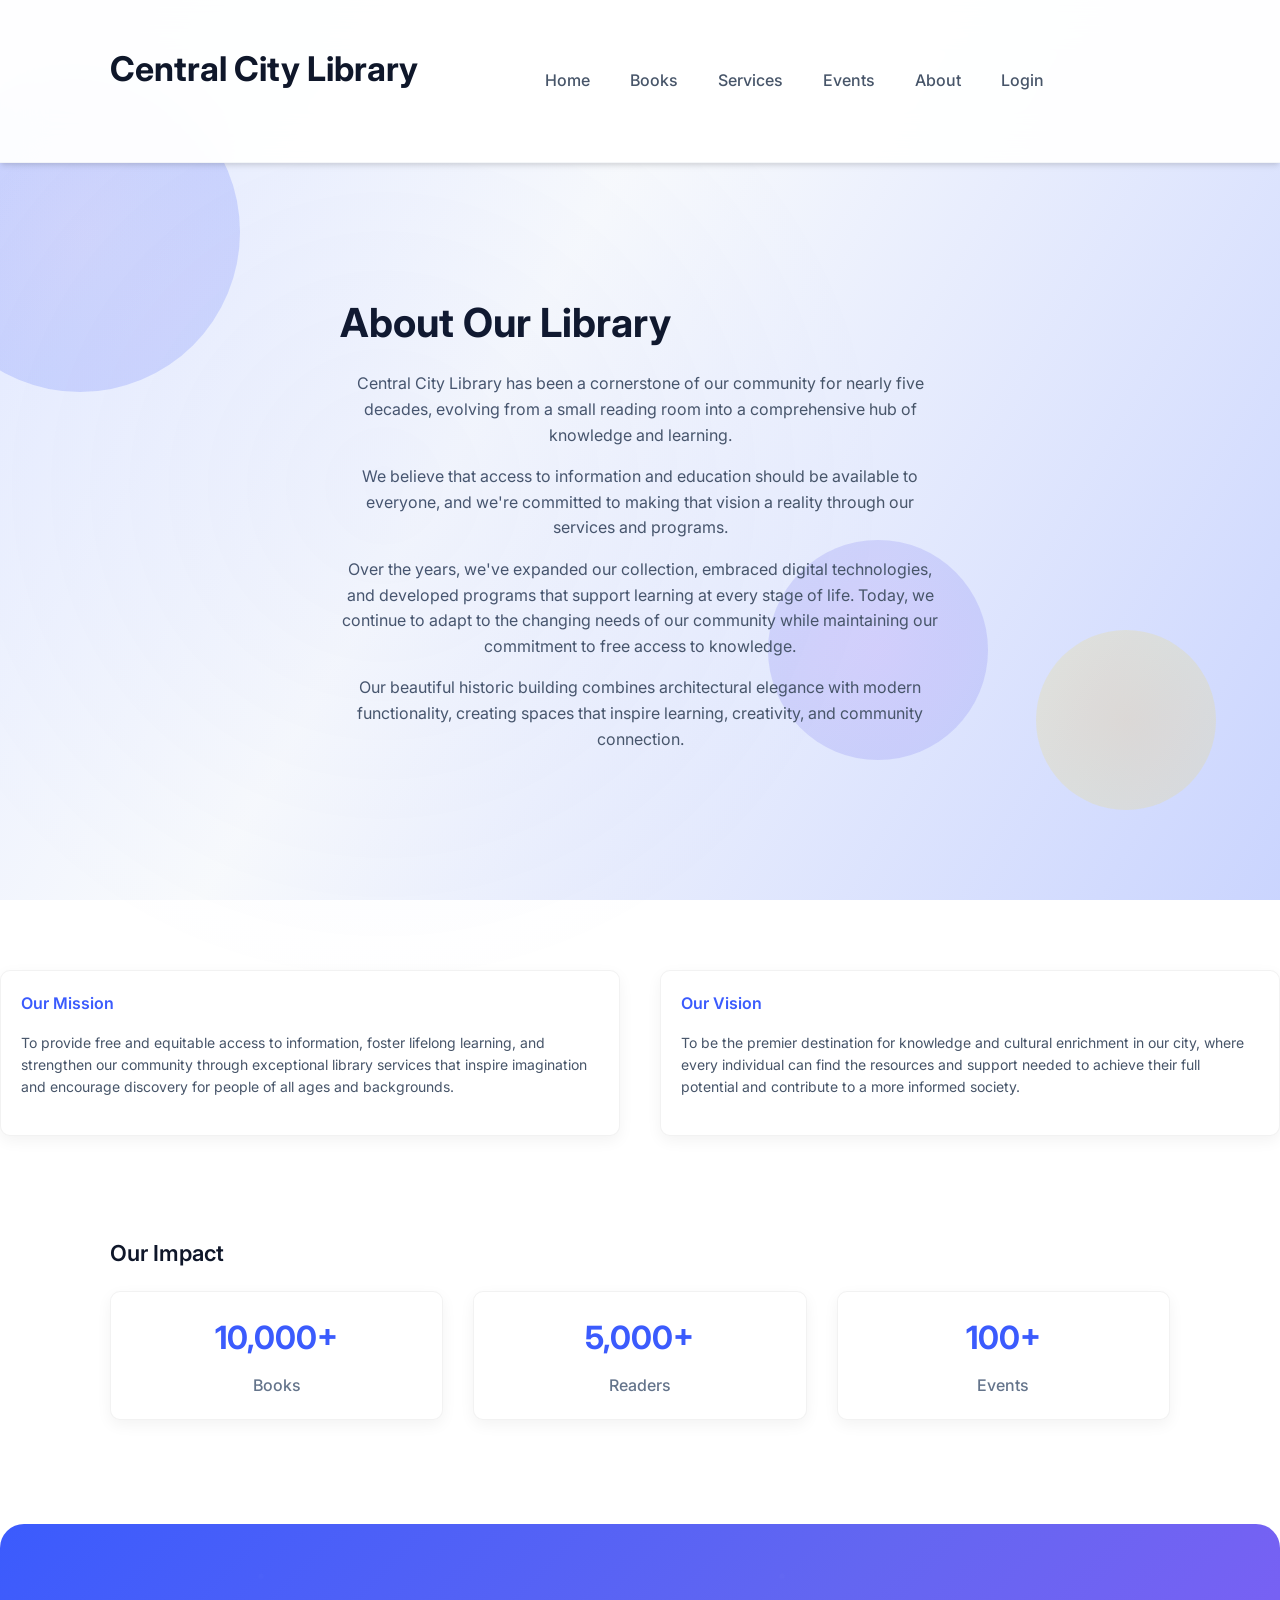
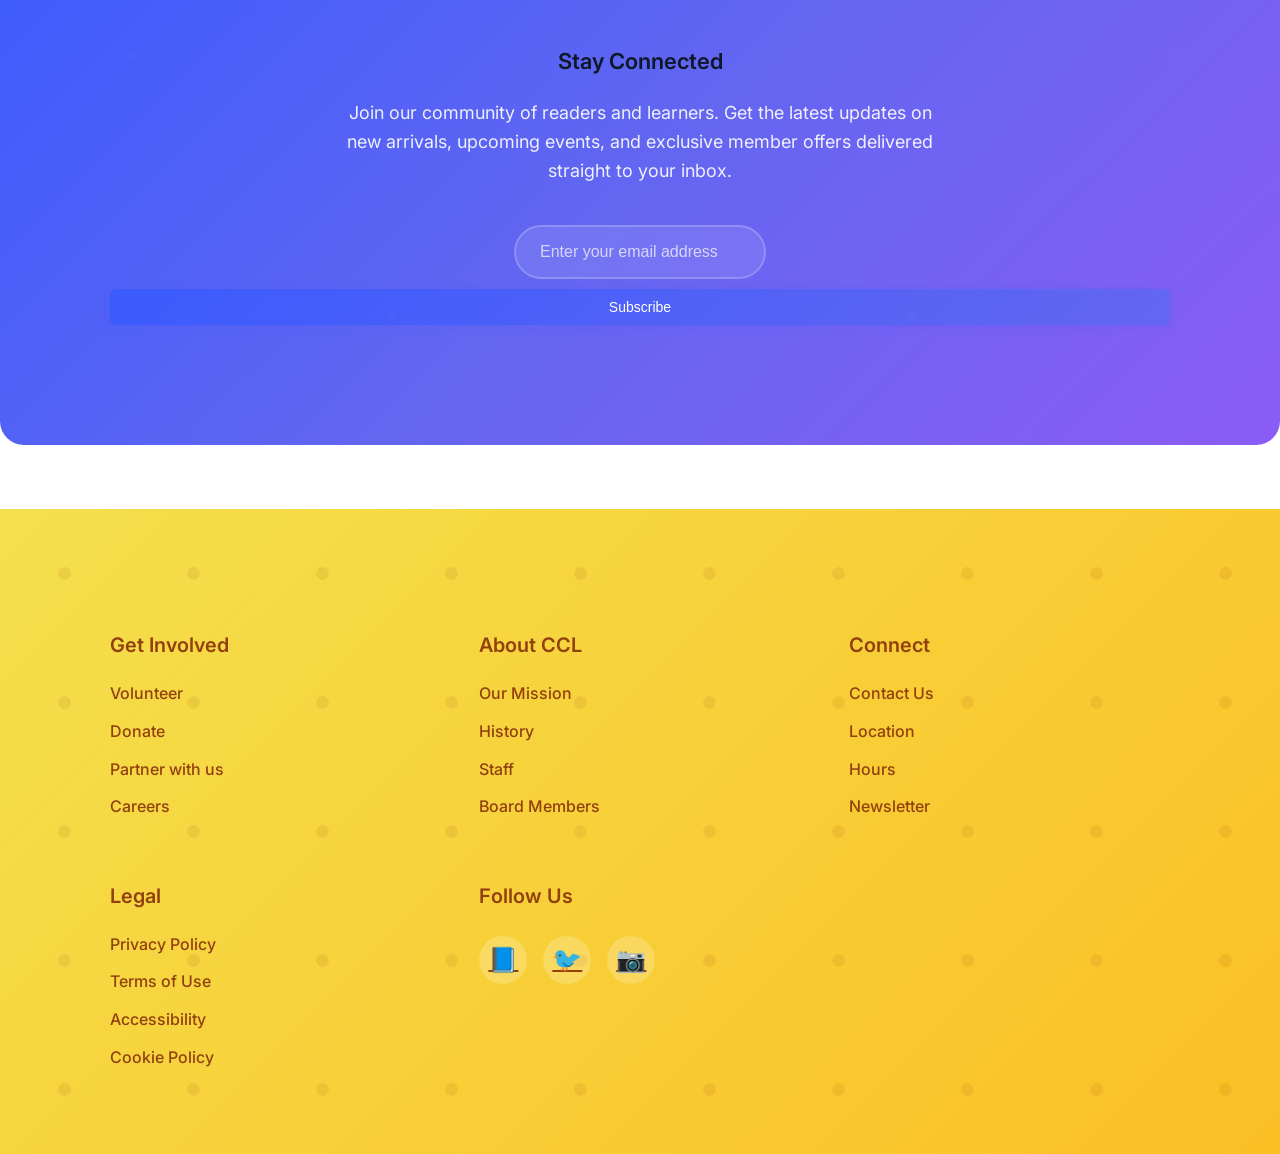
==== about.html @ 23388a8e "Initial commit for Central City Library website" ====
<!DOCTYPE html>
<html lang="en">
<head>
    <meta charset="UTF-8">
    <meta name="viewport" content="width=device-width, initial-scale=1.0">
    <title>About - Central City Library</title>
    <link rel="stylesheet" href="css/style.css">
    <link href="https://fonts.googleapis.com/css2?family=Inter:wght@300;400;500;600;700&display=swap" rel="stylesheet">
</head>
<body>
    <!-- Navigation -->
    <nav class="navbar">
        <div class="container">
            <div class="nav-brand">
                <h1>Central City Library</h1>
            </div>
            <ul class="nav-menu">
                <li><a href="index.html">Home</a></li>
                <li><a href="books.html">Books</a></li>
                <li><a href="services.html">Services</a></li>
                <li><a href="events.html">Events</a></li>
                <li><a href="about.html" class="active">About</a></li>
                <li><a href="login.html">Login</a></li>
            </ul>
            <div class="hamburger">
                <span></span>
                <span></span>
                <span></span>
            </div>
        </div>
    </nav>


    <!-- Hero & Introduction Section -->
    <section class="about hero fadeInUp">
        <div class="container">
            <h1>About Our Library</h1>
            <div class="about-intro centered">
                <p>Central City Library has been a cornerstone of our community for nearly five decades, evolving from a small reading room into a comprehensive hub of knowledge and learning.</p>
                <p>We believe that access to information and education should be available to everyone, and we're committed to making that vision a reality through our services and programs.</p>
                <p>Over the years, we've expanded our collection, embraced digital technologies, and developed programs that support learning at every stage of life. Today, we continue to adapt to the changing needs of our community while maintaining our commitment to free access to knowledge.</p>
                <p>Our beautiful historic building combines architectural elegance with modern functionality, creating spaces that inspire learning, creativity, and community connection.</p>
            </div>
        </div>
    </section>

    <!-- Mission & Vision -->
    <section class="page-section">
        <div class="mission-vision">
            <div class="mission-card fadeInUp">
                <h3>Our Mission</h3>
                <p>To provide free and equitable access to information, foster lifelong learning, and strengthen our community through exceptional library services that inspire imagination and encourage discovery for people of all ages and backgrounds.</p>
            </div>
            <div class="vision-card fadeInUp">
                <h3>Our Vision</h3>
                <p>To be the premier destination for knowledge and cultural enrichment in our city, where every individual can find the resources and support needed to achieve their full potential and contribute to a more informed society.</p>
            </div>
        </div>
    </section>

    <!-- Impact Stats -->
    <section class="page-section">
        <div class="container">
            <h2>Our Impact</h2>
            <div class="impact-stats stats-grid">
                <div class="stat-card fadeInUp">
                    <div class="stat-number">10,000+</div>
                    <div class="stat-label">Books</div>
                </div>
                <div class="stat-card fadeInUp">
                    <div class="stat-number">5,000+</div>
                    <div class="stat-label">Readers</div>
                </div>
                <div class="stat-card fadeInUp">
                    <div class="stat-number">100+</div>
                    <div class="stat-label">Events</div>
                </div>
            </div>
        </div>
    </section>

    <!-- Newsletter -->
    <section class="newsletter">
        <div class="container">
            <h2>Stay Connected</h2>
            <p>Join our community of readers and learners. Get the latest updates on new arrivals, upcoming events, and exclusive member offers delivered straight to your inbox.</p>
            <div class="newsletter-form">
                <input type="email" placeholder="Enter your email address" required>
                <button type="submit" class="btn-primary">Subscribe</button>
            </div>
        </div>
    </section>

    <!-- Footer -->
    <footer class="footer">
        <div class="container">
            <div>
                <h4>Get Involved</h4>
                <ul>
                    <li><a href="#">Volunteer</a></li>
                    <li><a href="#">Donate</a></li>
                    <li><a href="#">Partner with us</a></li>
                    <li><a href="#">Careers</a></li>
                </ul>
            </div>
            <div>
                <h4>About CCL</h4>
                <ul>
                    <li><a href="about.html">Our Mission</a></li>
                    <li><a href="about.html">History</a></li>
                    <li><a href="about.html">Staff</a></li>
                    <li><a href="#">Board Members</a></li>
                </ul>
            </div>
            <div>
                <h4>Connect</h4>
                <ul>
                    <li><a href="#">Contact Us</a></li>
                    <li><a href="#">Location</a></li>
                    <li><a href="#">Hours</a></li>
                    <li><a href="#">Newsletter</a></li>
                </ul>
            </div>
            <div>
                <h4>Legal</h4>
                <ul>
                    <li><a href="#">Privacy Policy</a></li>
                    <li><a href="#">Terms of Use</a></li>
                    <li><a href="#">Accessibility</a></li>
                    <li><a href="#">Cookie Policy</a></li>
                </ul>
            </div>
            <div>
                <h4>Follow Us</h4>
                <div class="social-icons">
                    <a href="#">📘</a>
                    <a href="#">🐦</a>
                    <a href="#">📷</a>
                </div>
            </div>
        </div>
    </footer>

    <script src="js/script.js"></script>
</body>
</html>
<!-- Animated background shapes -->
<div class="animated-shape" style="width: 320px; height: 320px; background: radial-gradient(circle, #6366f1 0%, #3b5bfd 80%, transparent 100%); top: 8vh; left: -80px; animation-delay: 0s;"></div>
<div class="animated-shape" style="width: 180px; height: 180px; background: radial-gradient(circle, #fbbf24 0%, #f4e04d 80%, transparent 100%); bottom: 10vh; right: 5vw; animation-delay: 3s;"></div>
<div class="animated-shape" style="width: 220px; height: 220px; background: radial-gradient(circle, #8b5cf6 0%, #6366f1 80%, transparent 100%); top: 60vh; left: 60vw; animation-delay: 6s;"></div>
</html>
---- css/style.css ----
/* Animated Services Grid */
.services-grid {
    display: grid;
    grid-template-columns: repeat(auto-fit, minmax(280px, 1fr));
    gap: 2.5rem;
    padding: 2rem 0;
    align-items: stretch;
    animation: fadeInUp 1.2s cubic-bezier(0.4,0,0.2,1);
}
.service-card {
    background: linear-gradient(135deg, #f8fafc 60%, #e0e7ff 100%);
    border-radius: 18px;
    box-shadow: 0 8px 32px rgba(59,91,253,0.10), 0 1.5px 6px rgba(59,91,253,0.08);
    padding: 2.5rem 2rem 2rem 2rem;
    border: 1px solid #e0e7ff;
    transition: transform 0.4s cubic-bezier(0.4,0,0.2,1), box-shadow 0.4s cubic-bezier(0.4,0,0.2,1);
    position: relative;
    animation: fadeInUp 1s cubic-bezier(0.4,0,0.2,1);
}
.service-card:hover {
    transform: translateY(-12px) scale(1.04) rotateY(3deg);
    box-shadow: 0 16px 48px rgba(59,91,253,0.18), 0 4px 16px rgba(59,91,253,0.12);
    z-index: 2;
    background: linear-gradient(135deg, #e0e7ff 0%, #f8fafc 100%);
}
.service-card h3 {
    color: #3b5bfd;
    margin-bottom: 1rem;
    font-size: 1.35rem;
    font-weight: 700;
    letter-spacing: 0.01em;
    animation: fadeIn 1.2s cubic-bezier(0.4,0,0.2,1);
}
.service-card p {
    font-size: 1.05rem;
    color: #475569;
    margin-bottom: 1.2rem;
    animation: fadeInUp 1.3s cubic-bezier(0.4,0,0.2,1);
}
.service-card ul {
    list-style: disc inside;
    padding-left: 0.5rem;
    margin-bottom: 0;
    animation: fadeInUp 1.4s cubic-bezier(0.4,0,0.2,1);
}
.service-card li {
    padding: 0.5rem 0;
    color: #64748b;
    border-bottom: 1px solid #e0e7ff;
    font-size: 0.98rem;
    transition: color 0.2s;
}
.service-card li:last-child {
    border-bottom: none;
}
.service-card:hover li {
    color: #3b5bfd;
}
/* 3D/Animated Book Card Style */
.book-card {
    background: rgba(255,255,255,0.97);
    border-radius: 20px;
    box-shadow: 0 8px 32px rgba(59,91,253,0.10), 0 1.5px 6px rgba(59,91,253,0.08);
    overflow: hidden;
    padding: 1.5rem 1rem 1.5rem 1rem;
    margin: 0.5rem;
    display: flex;
    flex-direction: column;
    align-items: center;
    transition: transform 0.35s cubic-bezier(0.4,0,0.2,1), box-shadow 0.35s cubic-bezier(0.4,0,0.2,1);
    position: relative;
    perspective: 800px;
    border: 1px solid #e0e7ff;
}
.book-card:hover {
    transform: translateY(-10px) scale(1.04) rotateY(4deg) skewY(-1deg);
    box-shadow: 0 16px 48px rgba(59,91,253,0.18), 0 4px 16px rgba(59,91,253,0.12);
    z-index: 2;
}
.book-card img {
    width: 160px;
    height: 200px;
    object-fit: cover;
    border-radius: 12px;
    box-shadow: 0 6px 24px rgba(59,91,253,0.13), 0 1.5px 6px rgba(59,91,253,0.10);
    margin-bottom: 1rem;
    transition: transform 0.4s cubic-bezier(0.4,0,0.2,1), box-shadow 0.4s cubic-bezier(0.4,0,0.2,1);
    background: linear-gradient(135deg, #e0e7ff 0%, #f8fafc 100%);
}
.book-card:hover img {
    transform: scale(1.08) rotateY(8deg) skewY(-2deg);
    box-shadow: 0 16px 48px rgba(59,91,253,0.22), 0 4px 16px rgba(59,91,253,0.16);
}
.books-grid {
    display: grid;
    grid-template-columns: repeat(auto-fit, minmax(220px, 1fr));
    gap: 2rem;
    justify-items: center;
}
/* Centered section for About page */
.about-intro.centered {
    text-align: center;
    margin-left: auto;
    margin-right: auto;
    max-width: 700px;
}
/* Global Styles */
* {
    margin: 0;
    padding: 0;
    box-sizing: border-box;
}


body {
    font-family: 'Inter', -apple-system, BlinkMacSystemFont, 'Segoe UI', Roboto, Oxygen, Ubuntu, Cantarell, sans-serif;
    color: #1e293b;
    line-height: 1.6;
    font-weight: 400;
    -webkit-font-smoothing: antialiased;
    -moz-osx-font-smoothing: grayscale;
    overflow-x: hidden;
    min-height: 100vh;
    position: relative;
    z-index: 0;
}

body::before {
    content: '';
    position: fixed;
    top: 0;
    left: 0;
    width: 100vw;
    height: 100vh;
    z-index: -1;
    background: linear-gradient(120deg, #e0e7ff 0%, #f8fafc 40%, #c7d2fe 100%);
    animation: animatedBg 12s ease-in-out infinite alternate;
    opacity: 0.95;
}

@keyframes animatedBg {
    0% {
        background-position: 0% 50%;
        filter: blur(0px) brightness(1);
    }
    50% {
        background-position: 100% 50%;
        filter: blur(2px) brightness(1.05);
    }
    100% {
        background-position: 0% 50%;
        filter: blur(0px) brightness(1);
    }
}

/* Optional: Add floating abstract shapes for extra style */
.animated-shape {
    position: fixed;
    border-radius: 50%;
    opacity: 0.18;
    z-index: -1;
    pointer-events: none;
    animation: floatShape 16s ease-in-out infinite alternate;
}

@keyframes floatShape {
    0% { transform: translateY(0) scale(1) rotate(0deg); }
    50% { transform: translateY(-40px) scale(1.08) rotate(12deg); }
    100% { transform: translateY(0) scale(1) rotate(0deg); }
}

.container {
    max-width: 1100px;
    margin: auto;
    padding: 40px 20px;
}

/* Layout Structure */
.page-container {
    max-width: 1100px;
    margin: auto;
    padding: 40px 20px;
}

.page-section {
    margin-bottom: 60px;
}

.grid-layout {
    display: grid;
    grid-template-columns: repeat(auto-fit, minmax(250px, 1fr));
    gap: 30px;
}

/* Typography Hierarchy */
h1 {
    font-size: 34px;
    font-weight: 700;
    line-height: 1.6;
    color: #0f172a;
    margin-bottom: 1.5rem;
}

h2 {
    font-size: 22px;
    font-weight: 600;
    line-height: 1.6;
    color: #0f172a;
    margin-bottom: 1.25rem;
}

h3 {
    font-size: 16px;
    font-weight: 600;
    line-height: 1.6;
    color: #1e293b;
    margin-bottom: 1rem;
}

p {
    font-size: 14px;
    line-height: 1.6;
    color: #475569;
    margin-bottom: 1rem;
    max-width: 600px;
}

small {
    font-size: 0.875rem;
    line-height: 1.5;
    color: #64748b;
    font-weight: 500;
}

/* Animations */
@keyframes fadeInUp {
    from {
        opacity: 0;
        transform: translateY(30px);
    }
    to {
        opacity: 1;
        transform: translateY(0);
    }
}

@keyframes fadeIn {
    from {
        opacity: 0;
    }
    to {
        opacity: 1;
    }
}

@keyframes slideInLeft {
    from {
        opacity: 0;
        transform: translateX(-50px);
    }
    to {
        opacity: 1;
        transform: translateX(0);
    }
}

@keyframes slideInRight {
    from {
        opacity: 0;
        transform: translateX(50px);
    }
    to {
        opacity: 1;
        transform: translateX(0);
    }
}

@keyframes pulse {
    0% {
        transform: scale(1);
    }
    50% {
        transform: scale(1.05);
    }
    100% {
        transform: scale(1);
    }
}

@keyframes shimmer {
    0% {
        background-position: -200% 0;
    }
    100% {
        background-position: 200% 0;
    }
}

/* Navbar */
.navbar {
    background: rgba(255, 255, 255, 0.95);
    backdrop-filter: blur(20px);
    -webkit-backdrop-filter: blur(20px);
    padding: 2px 0;
    border-bottom: 1px solid rgba(148, 163, 184, 0.1);
    box-shadow: 0 4px 6px -1px rgba(0, 0, 0, 0.1), 0 2px 4px -1px rgba(0, 0, 0, 0.06);
    position: sticky;
    top: 0;
    z-index: 1000;
    animation: fadeIn 1s ease-out;
}

.navbar .container {
    display: flex;
    justify-content: space-between;
    align-items: center;
    flex-wrap: wrap;
    gap: 2rem;
}

.logo {
    font-size: 1.75rem;
    font-weight: 800;
    color: #3b5bfd;
    line-height: 1.2;
    letter-spacing: -0.025em;
    transition: all 0.3s cubic-bezier(0.4, 0, 0.2, 1);
    cursor: pointer;
}

.logo:hover {
    transform: scale(1.02);
    color: #2d5ae6;
}

.logo span {
    display: block;
    animation: fadeInUp 0.8s ease-out 0.2s both;
}

.nav-menu {
    display: flex;
    list-style: none;
    gap: 2.5rem;
    align-items: center;
}

.nav-menu li a {
    text-decoration: none;
    color: #475569;
    font-weight: 500;
    font-size: 1rem;
    transition: all 0.3s cubic-bezier(0.4, 0, 0.2, 1);
    position: relative;
    padding: 0.5rem 0;
}

.nav-menu li a::after {
    content: '';
    position: absolute;
    width: 0;
    height: 2px;
    bottom: 0;
    left: 0;
    background: linear-gradient(90deg, #3b5bfd, #6366f1);
    transition: width 0.3s cubic-bezier(0.4, 0, 0.2, 1);
    border-radius: 1px;
}

.nav-menu li a:hover::after {
    width: 100%;
}

.nav-menu li a:hover {
    color: #3b5bfd;
    transform: translateY(-1px);
}

.search-bar {
    width: 100%;
    max-width: 480px;
    margin: 1.5rem 0;
    display: flex;
    justify-content: center;
    animation: fadeInUp 1s ease-out 0.5s both;
}

.search-bar input {
    flex: 1;
    padding: 0.875rem 1.25rem;
    border: 2px solid #e2e8f0;
    border-radius: 50px 0 0 50px;
    font-size: 1rem;
    font-weight: 400;
    transition: all 0.3s cubic-bezier(0.4, 0, 0.2, 1);
    background: rgba(255, 255, 255, 0.9);
    color: #1e293b;
}

.search-bar input:focus {
    outline: none;
    border-color: #3b5bfd;
    box-shadow: 0 0 0 3px rgba(59, 91, 253, 0.1);
    background: #ffffff;
}

.search-bar input::placeholder {
    color: #94a3b8;
    font-weight: 400;
}

.search-bar button {
    padding: 0.875rem 1.5rem;
    background: linear-gradient(135deg, #3b5bfd 0%, #6366f1 100%);
    color: white;
    border: none;
    border-radius: 0 50px 50px 0;
    cursor: pointer;
    font-weight: 600;
    font-size: 1rem;
    transition: all 0.3s cubic-bezier(0.4, 0, 0.2, 1);
    box-shadow: 0 4px 14px 0 rgba(59, 91, 253, 0.39);
    position: relative;
    overflow: hidden;
}

.search-bar button::before {
    content: '';
    position: absolute;
    top: 0;
    left: -100%;
    width: 100%;
    height: 100%;
    background: linear-gradient(90deg, transparent, rgba(255, 255, 255, 0.2), transparent);
    transition: left 0.5s;
}

.search-bar button:hover::before {
    left: 100%;
}

.search-bar button:hover {
    transform: translateY(-2px);
    box-shadow: 0 6px 20px rgba(59, 91, 253, 0.4);
}

.loan-btn {
    background: linear-gradient(135deg, #f4e04d 0%, #fbbf24 100%);
    color: #92400e;
    padding: 0.75rem 2rem;
    border: none;
    border-radius: 50px;
    cursor: pointer;
    font-weight: 600;
    font-size: 1rem;
    transition: all 0.3s cubic-bezier(0.4, 0, 0.2, 1);
    box-shadow: 0 4px 14px 0 rgba(244, 224, 77, 0.39);
    animation: pulse 3s infinite;
    position: relative;
    overflow: hidden;
}

.loan-btn::before {
    content: '';
    position: absolute;
    top: 0;
    left: -100%;
    width: 100%;
    height: 100%;
    background: linear-gradient(90deg, transparent, rgba(255, 255, 255, 0.3), transparent);
    transition: left 0.5s;
}

.loan-btn:hover::before {
    left: 100%;
}

.loan-btn:hover {
    transform: translateY(-3px);
    box-shadow: 0 8px 25px rgba(244, 224, 77, 0.4);
}

/* Hero Section */
.hero {
    display: flex;
    align-items: center;
    padding: 6rem 0 8rem;
    gap: 4rem;
    animation: fadeIn 1.5s ease-out;
    position: relative;
}

.hero::before {
    content: '';
    position: absolute;
    top: 0;
    left: 0;
    right: 0;
    bottom: 0;
    background: radial-gradient(circle at 30% 40%, rgba(59, 91, 253, 0.05) 0%, transparent 50%);
    pointer-events: none;
}

.hero-text {
    flex: 1;
    position: relative;
    z-index: 1;
    animation: slideInLeft 1s ease-out 0.3s both;
}

.hero-text h1 {
    margin-bottom: 2rem;
    background: linear-gradient(135deg, #1e293b 0%, #3b5bfd 100%);
    -webkit-background-clip: text;
    -webkit-text-fill-color: transparent;
    background-clip: text;
}

.hero-text p {
    font-size: 1.25rem;
    line-height: 1.8;
    color: #64748b;
    margin-bottom: 0;
    max-width: 600px;
}

.hero-image {
    flex: 1;
    position: relative;
    z-index: 1;
    animation: slideInRight 1s ease-out 0.6s both;
}

.hero-image img {
    width: 100%;
    max-width: 500px;
    border-radius: 24px;
    box-shadow: 0 25px 50px -12px rgba(0, 0, 0, 0.25);
    transition: all 0.5s cubic-bezier(0.4, 0, 0.2, 1);
    position: relative;
}

.hero-image img::before {
    content: '';
    position: absolute;
    inset: -4px;
    border-radius: 28px;
    background: linear-gradient(135deg, #3b5bfd, #6366f1, #f4e04d);
    z-index: -1;
    opacity: 0;
    transition: opacity 0.3s ease;
}

.hero-image:hover img::before {
    opacity: 0.3;
}

.hero-image img:hover {
    transform: scale(1.02) rotate(1deg);
}

/* Spotlight Section */
.spotlight {
    padding: 6rem 0;
    text-align: center;
    animation: fadeInUp 1s ease-out 0.8s both;
    position: relative;
}

.spotlight::before {
    content: '';
    position: absolute;
    top: -100px;
    left: 50%;
    transform: translateX(-50%);
    width: 200px;
    height: 200px;
    background: radial-gradient(circle, rgba(59, 91, 253, 0.1) 0%, transparent 70%);
    border-radius: 50%;
    pointer-events: none;
}

.spotlight h2 {
    margin-bottom: 4rem;
    position: relative;
    z-index: 1;
}

.spotlight-cards {
    display: grid;
    grid-template-columns: repeat(auto-fit, minmax(320px, 1fr));
    gap: 2.5rem;
    position: relative;
    z-index: 1;
}

.card {
    background: rgba(255, 255, 255, 0.95);
    backdrop-filter: blur(20px);
    -webkit-backdrop-filter: blur(20px);
    border-radius: 20px;
    box-shadow: 0 10px 40px rgba(0, 0, 0, 0.1);
    overflow: hidden;
    transition: all 0.4s cubic-bezier(0.4, 0, 0.2, 1);
    border: 1px solid rgba(255, 255, 255, 0.2);
    animation: fadeInUp 1s ease-out 1s both;
    position: relative;
}

.card::before {
    content: '';
    position: absolute;
    top: 0;
    left: 0;
    right: 0;
    height: 4px;
    background: linear-gradient(90deg, #3b5bfd, #6366f1, #f4e04d);
    transform: scaleX(0);
    transition: transform 0.3s ease;
}

.card:hover::before {
    transform: scaleX(1);
}

.card:hover {
    transform: translateY(-12px) scale(1.02);
    box-shadow: 0 25px 80px rgba(0, 0, 0, 0.15);
}

.card img {
    width: 100%;
    height: 240px;
    object-fit: cover;
    transition: transform 0.4s cubic-bezier(0.4, 0, 0.2, 1);
}

.card:hover img {
    transform: scale(1.1);
}

.card-content {
    padding: 2rem;
}

.card-content h3 {
    margin-bottom: 1rem;
    font-size: 1.5rem;
    font-weight: 600;
}

.card-content p {
    margin-bottom: 1.5rem;
    font-size: 1rem;
    line-height: 1.6;
    color: #64748b;
}

.card-content .btn {
    background: linear-gradient(135deg, #f4e04d 0%, #fbbf24 100%);
    color: #92400e;
    padding: 0.75rem 1.5rem;
    border: none;
    border-radius: 50px;
    cursor: pointer;
    font-weight: 600;
    font-size: 0.95rem;
    transition: all 0.3s cubic-bezier(0.4, 0, 0.2, 1);
    box-shadow: 0 4px 14px 0 rgba(244, 224, 77, 0.39);
    position: relative;
    overflow: hidden;
}

.card-content .btn::before {
    content: '';
    position: absolute;
    top: 0;
    left: -100%;
    width: 100%;
    height: 100%;
    background: linear-gradient(90deg, transparent, rgba(255, 255, 255, 0.3), transparent);
    transition: left 0.5s;
}

.card-content .btn:hover::before {
    left: 100%;
}

.card-content .btn:hover {
    transform: translateY(-2px);
    box-shadow: 0 8px 25px rgba(244, 224, 77, 0.4);
}

/* Service Cards */
.service-card {
    background: white;
    border-radius: 12px;
    padding: 30px;
    box-shadow: 0 4px 20px rgba(0, 0, 0, 0.08);
    transition: all 0.3s ease;
    border: 1px solid rgba(0, 0, 0, 0.05);
}

.service-card:hover {
    transform: translateY(-5px);
    box-shadow: 0 8px 30px rgba(0, 0, 0, 0.12);
}

.service-card h3 {
    color: #3b5bfd;
    margin-bottom: 15px;
}

.service-card ul {
    list-style: none;
    padding: 0;
}

.service-card li {
    padding: 8px 0;
    border-bottom: 1px solid #f1f5f9;
    color: #64748b;
}

.service-card li:last-child {
    border-bottom: none;
}

/* Event Cards */
.event-card {
    background: white;
    border-radius: 12px;
    padding: 25px;
    box-shadow: 0 4px 20px rgba(0, 0, 0, 0.08);
    transition: all 0.3s ease;
    border: 1px solid rgba(0, 0, 0, 0.05);
}

.event-card:hover {
    transform: translateY(-5px);
    box-shadow: 0 8px 30px rgba(0, 0, 0, 0.12);
}

.event-card h3 {
    color: #3b5bfd;
    margin-bottom: 10px;
}

.event-card .date {
    color: #f4e04d;
    font-weight: 600;
    margin-bottom: 15px;
}

/* About Page Styles */
.about-intro {
    text-align: center;
    margin-bottom: 50px;
}

.mission-vision {
    display: grid;
    grid-template-columns: 1fr 1fr;
    gap: 40px;
    margin-bottom: 60px;
}

.mission-card, .vision-card {
    background: white;
    border-radius: 12px;
    padding: 30px;
    box-shadow: 0 4px 20px rgba(0, 0, 0, 0.08);
    border: 1px solid rgba(0, 0, 0, 0.05);
}

.mission-card h3, .vision-card h3 {
    color: #3b5bfd;
    margin-bottom: 15px;
}

.impact-stats {
    display: grid;
    grid-template-columns: repeat(auto-fit, minmax(200px, 1fr));
    gap: 30px;
}

.stat-card {
    background: white;
    border-radius: 12px;
    padding: 25px;
    text-align: center;
    box-shadow: 0 4px 20px rgba(0, 0, 0, 0.08);
    border: 1px solid rgba(0, 0, 0, 0.05);
}

.stat-number {
    font-size: 32px;
    font-weight: 700;
    color: #3b5bfd;
    margin-bottom: 10px;
}

.stat-label {
    color: #64748b;
    font-weight: 500;
}

/* Login Page Styles */
.login-container {
    display: grid;
    grid-template-columns: 1fr 1fr;
    min-height: 70vh;
    gap: 60px;
    align-items: center;
}

.welcome-panel {
    padding: 40px;
}

.welcome-panel h1 {
    color: #3b5bfd;
    margin-bottom: 20px;
}

.login-form-container {
    background: white;
    border-radius: 12px;
    padding: 40px;
    box-shadow: 0 4px 20px rgba(0, 0, 0, 0.08);
    border: 1px solid rgba(0, 0, 0, 0.05);
}

.login-form-container h2 {
    color: #3b5bfd;
    margin-bottom: 10px;
    text-align: center;
}

.login-form-container p {
    text-align: center;
    margin-bottom: 30px;
    color: #64748b;
}

.form-group {
    margin-bottom: 20px;
}

.form-group label {
    display: block;
    margin-bottom: 8px;
    font-weight: 500;
    color: #374151;
}

.form-group input {
    width: 100%;
    padding: 12px 16px;
    border: 2px solid #e5e7eb;
    border-radius: 8px;
    font-size: 14px;
    transition: border-color 0.3s ease;
}

.form-group input:focus {
    outline: none;
    border-color: #3b5bfd;
}

.btn-primary {
    background: linear-gradient(135deg, #3b5bfd 0%, #6366f1 100%);
    color: white;
    padding: 12px 24px;
    border: none;
    border-radius: 8px;
    cursor: pointer;
    font-weight: 600;
    font-size: 14px;
    transition: all 0.3s ease;
    width: 100%;
    margin-top: 10px;
}

.btn-primary:hover {
    transform: translateY(-2px);
    box-shadow: 0 8px 25px rgba(59, 91, 253, 0.3);
}

.btn-secondary {
    background: #f8fafc;
    color: #64748b;
    padding: 12px 24px;
    border: 2px solid #e5e7eb;
    border-radius: 8px;
    cursor: pointer;
    font-weight: 600;
    font-size: 14px;
    transition: all 0.3s ease;
    width: 100%;
    margin-top: 15px;
}

.btn-secondary:hover {
    background: #e2e8f0;
    border-color: #cbd5e1;
}

.book-card h4 {
    font-size: 1.125rem;
    font-weight: 600;
    margin-bottom: 0.5rem;
    color: #1e293b;
}

.book-card p {
    font-size: 0.9rem;
    color: #64748b;
    margin-bottom: 0.5rem;
    font-weight: 500;
}

.book-card small {
    font-size: 0.8rem;
    color: #94a3b8;
    line-height: 1.4;
}

/* Newsletter Section */
.newsletter {
    background: linear-gradient(135deg, #3b5bfd 0%, #6366f1 50%, #8b5cf6 100%);
    color: white;
    padding: 5rem 0;
    text-align: center;
    margin: 4rem 0;
    border-radius: 24px;
    position: relative;
    overflow: hidden;
    animation: fadeInUp 1s ease-out 1.4s both;
}

.newsletter::before {
    content: '';
    position: absolute;
    top: 0;
    left: 0;
    right: 0;
    bottom: 0;
    background: url('data:image/svg+xml,<svg xmlns="http://www.w3.org/2000/svg" viewBox="0 0 100 100"><defs><pattern id="grain" width="100" height="100" patternUnits="userSpaceOnUse"><circle cx="25" cy="25" r="1" fill="rgba(255,255,255,0.1)"/><circle cx="75" cy="75" r="1" fill="rgba(255,255,255,0.1)"/><circle cx="50" cy="10" r="0.5" fill="rgba(255,255,255,0.1)"/></pattern></defs><rect width="100" height="100" fill="url(%23grain)"/></svg>');
    opacity: 0.1;
    pointer-events: none;
}

.newsletter h3 {
    font-size: 2.25rem;
    margin-bottom: 1rem;
    font-weight: 700;
    position: relative;
    z-index: 1;
}

.newsletter p {
    font-size: 1.125rem;
    margin-bottom: 2.5rem;
    color: rgba(255, 255, 255, 0.9);
    max-width: 600px;
    margin-left: auto;
    margin-right: auto;
    position: relative;
    z-index: 1;
}

.newsletter form {
    display: flex;
    justify-content: center;
    gap: 1rem;
    flex-wrap: wrap;
    max-width: 600px;
    margin: 0 auto;
    position: relative;
    z-index: 1;
}

.newsletter input {
    padding: 1rem 1.5rem;
    border: 2px solid rgba(255, 255, 255, 0.2);
    border-radius: 50px;
    flex: 1;
    max-width: 350px;
    font-size: 1rem;
    background: rgba(255, 255, 255, 0.1);
    backdrop-filter: blur(10px);
    color: white;
    transition: all 0.3s cubic-bezier(0.4, 0, 0.2, 1);
}

.newsletter input:focus {
    outline: none;
    border-color: rgba(255, 255, 255, 0.5);
    box-shadow: 0 0 0 3px rgba(255, 255, 255, 0.1);
    background: rgba(255, 255, 255, 0.15);
}

.newsletter input::placeholder {
    color: rgba(255, 255, 255, 0.7);
}

.newsletter .btn {
    background: linear-gradient(135deg, #f4e04d 0%, #fbbf24 100%);
    color: #92400e;
    padding: 1rem 2rem;
    border: none;
    border-radius: 50px;
    cursor: pointer;
    font-weight: 600;
    font-size: 1rem;
    transition: all 0.3s cubic-bezier(0.4, 0, 0.2, 1);
    box-shadow: 0 4px 14px 0 rgba(244, 224, 77, 0.39);
    position: relative;
    overflow: hidden;
}

.newsletter .btn::before {
    content: '';
    position: absolute;
    top: 0;
    left: -100%;
    width: 100%;
    height: 100%;
    background: linear-gradient(90deg, transparent, rgba(255, 255, 255, 0.3), transparent);
    transition: left 0.5s;
}

.newsletter .btn:hover::before {
    left: 100%;
}

.newsletter .btn:hover {
    transform: translateY(-2px);
    box-shadow: 0 8px 25px rgba(244, 224, 77, 0.4);
}

/* Book Details */
.back-arrow {
    margin: 2rem 0;
    cursor: pointer;
    color: #3b5bfd;
    font-size: 1.125rem;
    font-weight: 500;
    transition: all 0.3s cubic-bezier(0.4, 0, 0.2, 1);
    animation: fadeIn 1s ease-out;
    display: inline-flex;
    align-items: center;
    gap: 0.5rem;
    padding: 0.5rem 1rem;
    border-radius: 50px;
    background: rgba(59, 91, 253, 0.1);
}

.back-arrow:hover {
    transform: translateX(-5px);
    background: rgba(59, 91, 253, 0.15);
    color: #2d5ae6;
}

.book-details {
    display: grid;
    grid-template-columns: 2fr 1fr;
    gap: 4rem;
    padding: 6rem 0;
    align-items: start;
    animation: fadeInUp 1s ease-out 0.5s both;
}

.book-info {
    animation: slideInLeft 1s ease-out 0.7s both;
}

.book-info h1 {
    margin-bottom: 1rem;
    background: linear-gradient(135deg, #1e293b 0%, #3b5bfd 100%);
    -webkit-background-clip: text;
    -webkit-text-fill-color: transparent;
    background-clip: text;
}

.book-info p {
    margin-bottom: 1.5rem;
    font-size: 1.125rem;
    line-height: 1.7;
}

.book-info .availability {
    display: inline-flex;
    align-items: center;
    gap: 0.5rem;
    padding: 0.5rem 1rem;
    border-radius: 50px;
    font-weight: 600;
    font-size: 0.9rem;
    margin-bottom: 2rem;
}

.book-info .available {
    background: rgba(34, 197, 94, 0.1);
    color: #16a34a;
}

.book-info .issued {
    background: rgba(239, 68, 68, 0.1);
    color: #dc2626;
}

.book-cover {
    animation: slideInRight 1s ease-out 0.9s both;
    position: sticky;
    top: 2rem;
}

.book-cover img {
    width: 100%;
    max-width: 350px;
    border-radius: 20px;
    box-shadow: 0 25px 50px -12px rgba(0, 0, 0, 0.25);
    transition: all 0.4s cubic-bezier(0.4, 0, 0.2, 1);
}

.book-cover img:hover {
    transform: scale(1.05) rotate(2deg);
}

.book-actions {
    margin-top: 3rem;
    display: flex;
    gap: 1rem;
    flex-wrap: wrap;
}

.book-actions .btn {
    padding: 1rem 2rem;
    border-radius: 50px;
    cursor: pointer;
    font-weight: 600;
    font-size: 1rem;
    transition: all 0.3s cubic-bezier(0.4, 0, 0.2, 1);
    box-shadow: 0 4px 14px rgba(0, 0, 0, 0.15);
    position: relative;
    overflow: hidden;
}

.book-actions .btn::before {
    content: '';
    position: absolute;
    top: 0;
    left: -100%;
    width: 100%;
    height: 100%;
    background: linear-gradient(90deg, transparent, rgba(255, 255, 255, 0.3), transparent);
    transition: left 0.5s;
}

.book-actions .btn:hover::before {
    left: 100%;
}

.cancel-btn {
    background: transparent;
    border: 2px solid #f4e04d;
    color: #f4e04d;
}

.cancel-btn:hover {
    background-color: #f4e04d;
    color: #92400e;
    transform: translateY(-2px);
    box-shadow: 0 8px 25px rgba(244, 224, 77, 0.3);
}

.loan-btn {
    background: linear-gradient(135deg, #f4e04d 0%, #fbbf24 100%);
    border: none;
    color: #92400e;
}

.loan-btn:hover {
    transform: translateY(-2px);
    box-shadow: 0 8px 25px rgba(244, 224, 77, 0.4);
}

/* Author Bio */
.author-bio {
    background: rgba(59, 91, 253, 0.05);
    padding: 2rem;
    border-radius: 16px;
    margin: 3rem 0;
    border-left: 4px solid #3b5bfd;
}

.author-bio h2 {
    margin-bottom: 1rem;
    color: #3b5bfd;
}

/* Similar Books */
.similar-books {
    padding: 6rem 0;
    animation: fadeInUp 1s ease-out 1.1s both;
}

.similar-books h2 {
    text-align: center;
    margin-bottom: 4rem;
}

.similar-books .books-grid {
    grid-template-columns: repeat(auto-fit, minmax(180px, 1fr));
}

/* Footer */
.footer {
    background: linear-gradient(135deg, #f4e04d 0%, #fbbf24 100%);
    color: #92400e;
    padding: 5rem 0 2rem;
    animation: fadeIn 1s ease-out 1.5s both;
    position: relative;
    overflow: hidden;
}

.footer::before {
    content: '';
    position: absolute;
    top: 0;
    left: 0;
    right: 0;
    bottom: 0;
    background: url('data:image/svg+xml,<svg xmlns="http://www.w3.org/2000/svg" viewBox="0 0 100 100"><defs><pattern id="footer-pattern" width="20" height="20" patternUnits="userSpaceOnUse"><circle cx="10" cy="10" r="1" fill="rgba(146, 64, 14, 0.1)"/></pattern></defs><rect width="100" height="100" fill="url(%23footer-pattern)"/></svg>');
    pointer-events: none;
}

.footer .container {
    display: grid;
    grid-template-columns: repeat(auto-fit, minmax(280px, 1fr));
    gap: 3rem;
    position: relative;
    z-index: 1;
}

.footer h4 {
    margin-bottom: 1.25rem;
    font-size: 1.25rem;
    font-weight: 600;
    color: #92400e;
}

.footer ul {
    list-style: none;
}

.footer ul li {
    margin-bottom: 0.75rem;
}

.footer ul li a {
    text-decoration: none;
    color: #92400e;
    transition: all 0.3s cubic-bezier(0.4, 0, 0.2, 1);
    font-weight: 500;
    display: inline-block;
}

.footer ul li a:hover {
    color: #3b5bfd;
    transform: translateX(5px);
}

.social-icons {
    display: flex;
    gap: 1rem;
    margin-top: 1.5rem;
}

.social-icons a {
    color: #92400e;
    font-size: 1.5rem;
    transition: all 0.3s cubic-bezier(0.4, 0, 0.2, 1);
    padding: 0.75rem;
    border-radius: 50%;
    background: rgba(255, 255, 255, 0.2);
    display: inline-flex;
    align-items: center;
    justify-content: center;
    width: 48px;
    height: 48px;
}

.social-icons a:hover {
    color: #3b5bfd;
    transform: scale(1.1) rotate(5deg);
    background: rgba(255, 255, 255, 0.3);
}

/* Responsive */
@media (max-width: 768px) {
    .container {
        padding: 0 1rem;
    }

    .navbar .container {
        flex-direction: column;
        align-items: stretch;
        gap: 1.5rem;
    }

    .nav-menu {
        justify-content: center;
        gap: 1.5rem;
        flex-wrap: wrap;
    }

    .hero {
        flex-direction: column;
        text-align: center;
        padding: 4rem 0 6rem;
        gap: 3rem;
    }

    .hero-text h1 {
        font-size: clamp(2rem, 8vw, 3rem);
    }

    .hero-text p {
        font-size: 1.125rem;
    }

    .spotlight-cards {
        grid-template-columns: 1fr;
        gap: 2rem;
    }

    .card {
        max-width: 100%;
    }

    .books-grid {
        grid-template-columns: repeat(auto-fit, minmax(200px, 1fr));
        gap: 1.5rem;
    }

    .book-details {
        grid-template-columns: 1fr;
        gap: 3rem;
    }

    .newsletter form {
        flex-direction: column;
        align-items: center;
    }

    .newsletter input {
        max-width: 100%;
        margin-bottom: 1rem;
    }

    .footer .container {
        grid-template-columns: 1fr;
        gap: 2rem;
    }

    .book-actions {
        flex-direction: column;
    }

    .book-actions .btn {
        width: 100%;
        text-align: center;
    }
}

/* ========================================
   REFACTORED STYLES FOR SERVICES, EVENTS, ABOUT, LOGIN PAGES
   ======================================== */

/* Typography Improvements */
.services-grid h3,
.events-grid h3,
.about h2,
.about h3,
.services h2,
.events h2,
.login h2 {
    font-size: clamp(1.125rem, 2.5vw, 1.5rem); /* 16-18px */
    font-weight: 600;
    line-height: 1.6;
    margin-bottom: 1rem;
}

.services-grid p,
.events-grid p,
.about p,
.services p,
.events p,
.login p {
    font-size: clamp(0.875rem, 2vw, 1rem); /* 14-16px */
    line-height: 1.6;
    margin-bottom: 1rem;
    max-width: 600px;
}

.services h1,
.events h1,
.about h1,
.login h1 {
    font-size: clamp(2rem, 5vw, 2.5rem); /* 32-40px */
    font-weight: 700;
    line-height: 1.2;
    margin-bottom: 1.5rem;
}

.services h2,
.events h2,
.about h2 {
    font-size: clamp(1.375rem, 3vw, 1.625rem); /* 22-26px */
    font-weight: 600;
    line-height: 1.6;
    margin-bottom: 2rem;
}

/* Layout Improvements */
.services .container,
.events .container,
.about .container,
.login .container {
    max-width: 1100px;
    margin: 0 auto;
    padding: 40px 20px;
}

.services section,
.events section,
.about section {
    margin-bottom: 60px;
}

.services-grid,
.events-grid,
.about .stats-grid {
    display: grid;
    grid-template-columns: repeat(auto-fit, minmax(250px, 1fr));
    gap: 30px;
}

/* Card Design Improvements */
.service-card,
.event-card,
.stat-card,
.mission-card,
.vision-card {
    background: white;
    padding: 20px;
    border-radius: 10px;
    box-shadow: 0 5px 15px rgba(0, 0, 0, 0.05);
    transition: transform 0.3s ease, box-shadow 0.3s ease;
    border: 1px solid rgba(0, 0, 0, 0.05);
}

.service-card:hover,
.event-card:hover,
.stat-card:hover {
    transform: translateY(-5px);
    box-shadow: 0 10px 25px rgba(0, 0, 0, 0.1);
}

/* Button Improvements */
.btn-primary,
.btn-secondary {
    padding: 10px 20px;
    border-radius: 6px;
    font-size: 0.875rem;
    font-weight: 500;
    cursor: pointer;
    transition: all 0.3s ease;
    border: none;
    display: inline-flex;
    align-items: center;
    justify-content: center;
    text-decoration: none;
}

.btn-primary {
    background: linear-gradient(135deg, #3b5bfd 0%, #6366f1 100%);
    color: white;
    box-shadow: 0 2px 8px rgba(59, 91, 253, 0.2);
}

.btn-primary:hover {
    transform: translateY(-2px);
    box-shadow: 0 4px 12px rgba(59, 91, 253, 0.3);
    background: linear-gradient(135deg, #2d5ae6 0%, #4f46e5 100%);
}

.btn-secondary {
    background: transparent;
    color: #3b5bfd;
    border: 1px solid #3b5bfd;
}

.btn-secondary:hover {
    background: #3b5bfd;
    color: white;
    transform: translateY(-2px);
    box-shadow: 0 4px 12px rgba(59, 91, 253, 0.2);
}

/* Services Page Specific */
.services-grid {
    margin-top: 2rem;
}

.service-card .service-icon {
    font-size: 2rem;
    margin-bottom: 1rem;
    text-align: center;
}

.service-card h3 {
    text-align: center;
    margin-bottom: 1rem;
}

.service-card p {
    margin-bottom: 1rem;
    text-align: center;
}

.service-card .btn-primary {
    margin-top: 1rem;
    width: 100%;
}

/* Events Page Specific */
.events-grid {
    margin-top: 2rem;
}

.event-card {
    position: relative;
    overflow: hidden;
}

.event-date {
    background: linear-gradient(135deg, #3b5bfd 0%, #6366f1 100%);
    color: white;
    padding: 15px;
    text-align: center;
    border-radius: 10px 10px 0 0;
}

.event-date .month {
    font-size: 0.75rem;
    font-weight: 600;
    text-transform: uppercase;
    letter-spacing: 1px;
    margin-bottom: 5px;
}

.event-date .day {
    font-size: 1.5rem;
    font-weight: 700;
}

.event-content {
    padding: 20px;
}

.event-meta {
    font-size: 0.875rem;
    color: #64748b;
    margin-bottom: 1rem;
    font-weight: 500;
}

.event-content p {
    margin-bottom: 1rem;
}

.event-content .btn-primary {
    margin-top: 1rem;
}

/* About Page Specific */
.about .story-section {
    margin-bottom: 60px;
}

.about .story-content {
    max-width: 800px;
    margin: 0 auto;
}

.about .story-content p {
    margin-bottom: 1.5rem;
    text-align: justify;
}

.about .mission-vision {
    display: grid;
    grid-template-columns: repeat(auto-fit, minmax(300px, 1fr));
    gap: 30px;
    margin-bottom: 60px;
}

.about .mission-card,
.about .vision-card {
    padding: 30px;
    text-align: center;
}

.about .impact-stats {
    text-align: center;
    margin-bottom: 60px;
}

.about .stats-grid {
    margin-top: 2rem;
}

.about .stat-card {
    padding: 30px;
    text-align: center;
}

.about .stat-number {
    font-size: 2.5rem;
    font-weight: 700;
    color: #3b5bfd;
    margin-bottom: 0.5rem;
}

.about .stat-label {
    font-size: 1rem;
    color: #64748b;
    font-weight: 500;
}

/* Login Page Specific */
.login-section {
    min-height: 100vh;
    display: flex;
    align-items: center;
    background: linear-gradient(135deg, #f8fafc 0%, #e2e8f0 100%);
}

.login-container {
    max-width: 1100px;
    margin: 0 auto;
    padding: 40px 20px;
    display: grid;
    grid-template-columns: 1fr 1fr;
    gap: 60px;
    align-items: center;
}

.welcome-panel {
    padding: 40px;
}

.welcome-panel h1 {
    font-size: 2.5rem;
    margin-bottom: 1.5rem;
    color: #1e293b;
}

.welcome-panel p {
    margin-bottom: 2rem;
    color: #64748b;
}

.welcome-features {
    display: flex;
    flex-direction: column;
    gap: 1.5rem;
}

.feature-item {
    display: flex;
    align-items: flex-start;
    gap: 1rem;
}

.feature-icon {
    font-size: 1.5rem;
    flex-shrink: 0;
    margin-top: 0.25rem;
}

.feature-text h4 {
    font-size: 1rem;
    font-weight: 600;
    margin-bottom: 0.25rem;
    color: #1e293b;
}

.feature-text p {
    font-size: 0.875rem;
    color: #64748b;
    line-height: 1.5;
}

.welcome-quote {
    margin-top: 2rem;
    padding: 20px;
    background: rgba(59, 91, 253, 0.05);
    border-radius: 10px;
    border-left: 4px solid #3b5bfd;
}

.welcome-quote blockquote {
    font-style: italic;
    color: #475569;
    margin: 0;
    font-size: 1rem;
}

.login-panel {
    background: white;
    padding: 40px;
    border-radius: 15px;
    box-shadow: 0 10px 40px rgba(0, 0, 0, 0.1);
}

.login-form-container h2 {
    text-align: center;
    margin-bottom: 0.5rem;
    color: #1e293b;
}

.login-form-container > p {
    text-align: center;
    margin-bottom: 2rem;
    color: #64748b;
}

.login-form {
    display: flex;
    flex-direction: column;
    gap: 1.5rem;
}

.form-group {
    display: flex;
    flex-direction: column;
}

.form-group label {
    font-size: 0.875rem;
    font-weight: 500;
    color: #374151;
    margin-bottom: 0.5rem;
}

.form-group input {
    padding: 12px 16px;
    border: 1px solid #d1d5db;
    border-radius: 8px;
    font-size: 1rem;
    transition: border-color 0.2s ease, box-shadow 0.2s ease;
}

.form-group input:focus {
    outline: none;
    border-color: #3b5bfd;
    box-shadow: 0 0 0 3px rgba(59, 91, 253, 0.1);
}

.form-options {
    display: flex;
    justify-content: space-between;
    align-items: center;
    margin-bottom: 1rem;
}

.checkbox-label {
    display: flex;
    align-items: center;
    gap: 0.5rem;
    font-size: 0.875rem;
    color: #6b7280;
    cursor: pointer;
}

.checkbox-label input[type="checkbox"] {
    width: 16px;
    height: 16px;
    accent-color: #3b5bfd;
}

.forgot-password {
    font-size: 0.875rem;
    color: #3b5bfd;
    text-decoration: none;
    font-weight: 500;
}

.forgot-password:hover {
    text-decoration: underline;
}

.login-btn {
    margin-top: 1rem;
    width: 100%;
    padding: 12px;
}

.divider {
    text-align: center;
    margin: 2rem 0;
    position: relative;
}

.divider::before {
    content: '';
    position: absolute;
    top: 50%;
    left: 0;
    right: 0;
    height: 1px;
    background: #e5e7eb;
}

.divider span {
    background: white;
    padding: 0 1rem;
    color: #6b7280;
    font-size: 0.875rem;
}

.register-prompt {
    text-align: center;
}

.register-prompt p {
    margin-bottom: 1rem;
    color: #6b7280;
    font-size: 0.875rem;
}

.register-form {
    display: flex;
    flex-direction: column;
    gap: 1.5rem;
}

.register-form h3 {
    text-align: center;
    margin-bottom: 0.5rem;
    color: #1e293b;
}

.register-form > p {
    text-align: center;
    margin-bottom: 1rem;
    color: #64748b;
    font-size: 0.875rem;
}

.form-row {
    display: grid;
    grid-template-columns: 1fr 1fr;
    gap: 1rem;
}

.back-btn {
    margin-top: 1rem;
}

/* Responsive Design for Refactored Pages */
@media (max-width: 768px) {
    .services .container,
    .events .container,
    .about .container,
    .login .container {
        padding: 20px 15px;
    }

    .services section,
    .events section,
    .about section {
        margin-bottom: 40px;
    }

    .services-grid,
    .events-grid,
    .about .stats-grid,
    .about .mission-vision {
        grid-template-columns: 1fr;
        gap: 20px;
    }

    .login-container {
        grid-template-columns: 1fr;
        gap: 40px;
    }

    .welcome-panel,
    .login-panel {
        padding: 30px 20px;
    }

    .welcome-panel h1 {
        font-size: 2rem;
    }

    .welcome-features {
        gap: 1rem;
    }

    .feature-item {
        flex-direction: column;
        text-align: center;
        gap: 0.5rem;
    }

    .form-row {
        grid-template-columns: 1fr;
    }
}
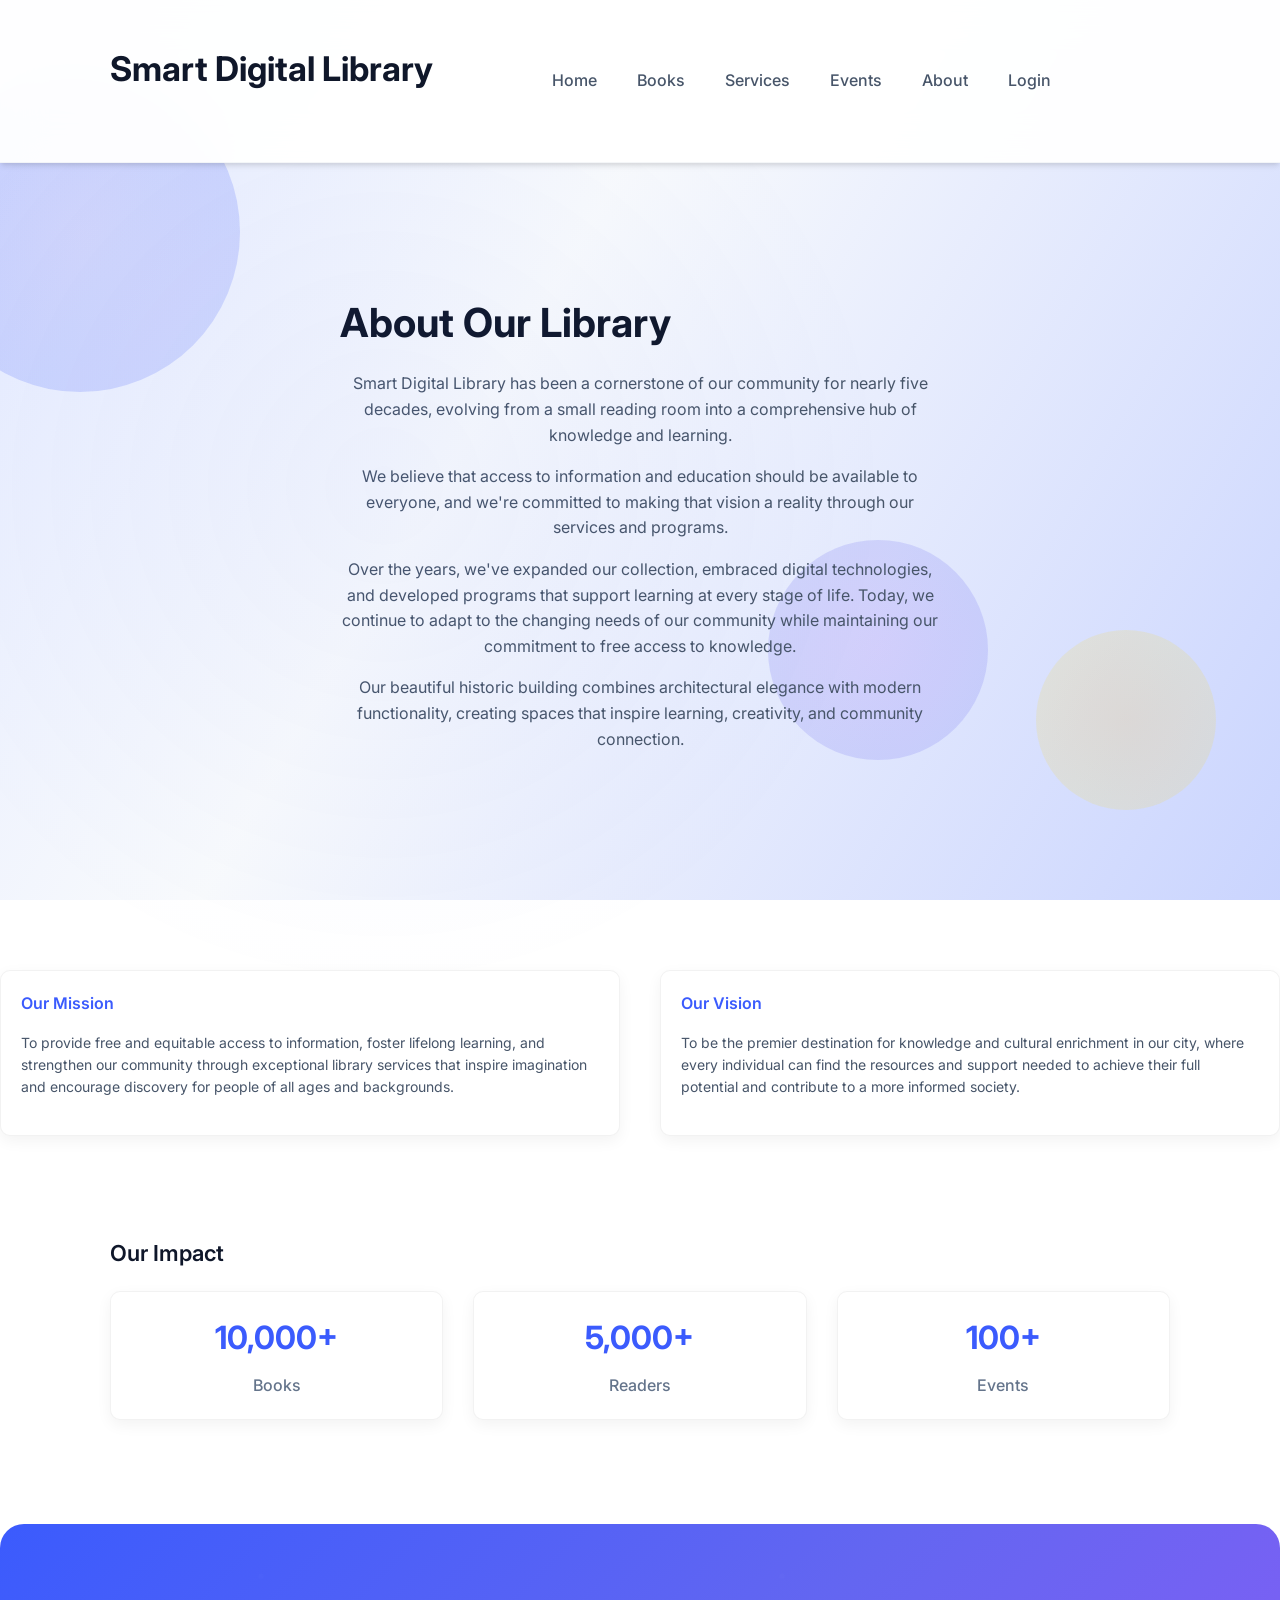
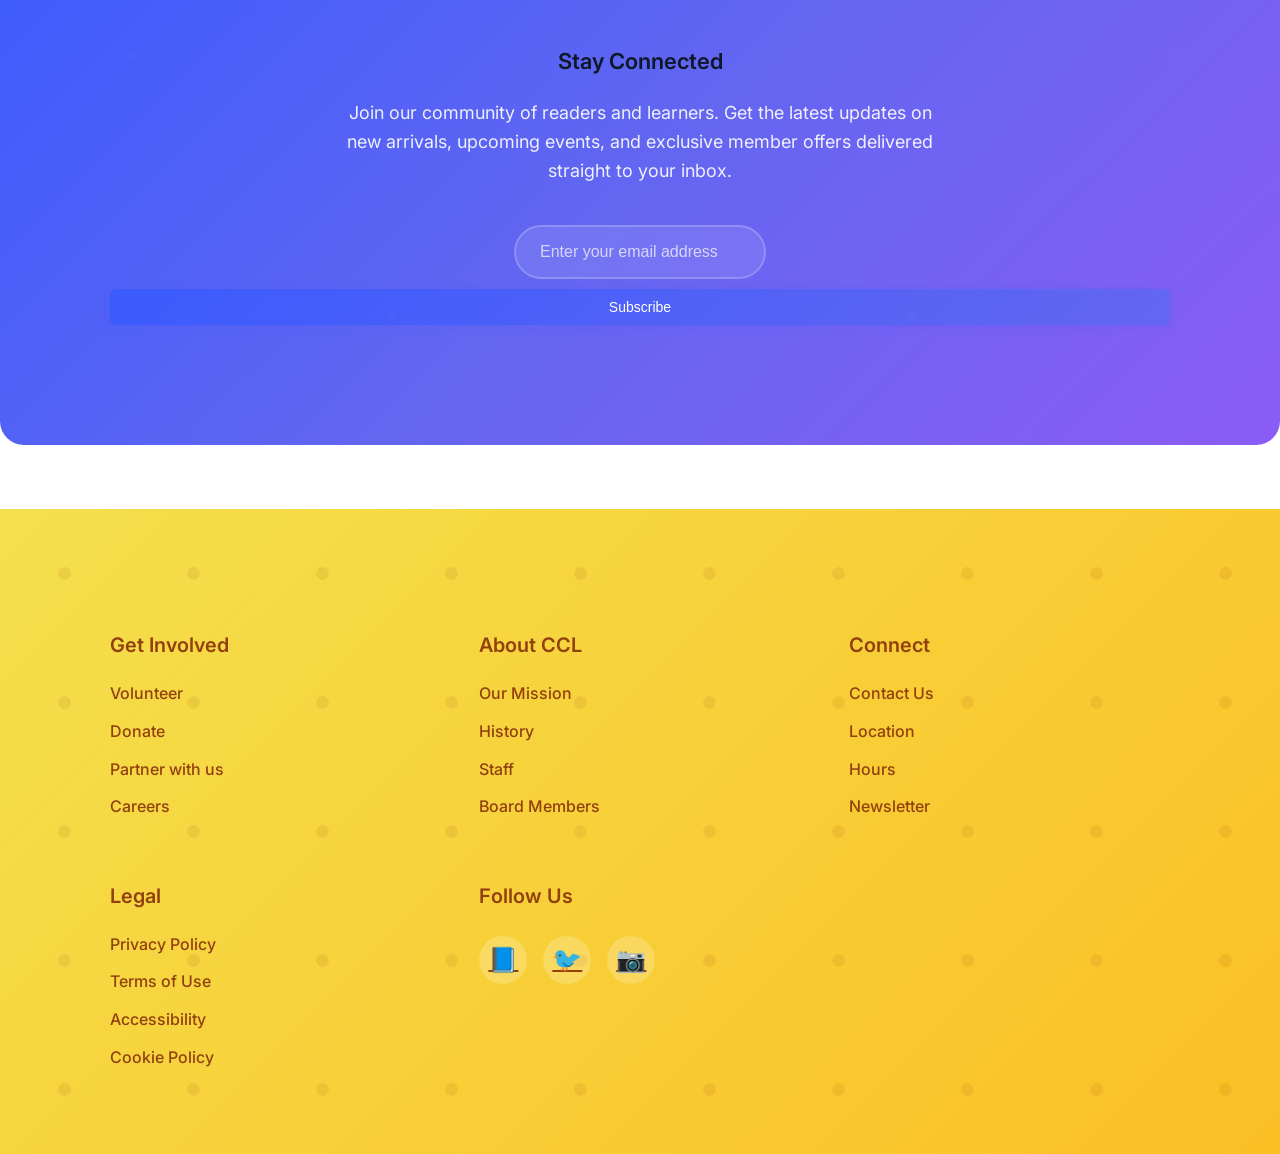
==== commit d06e7edf: "Update library name to Smart Digital Library" ====
--- a/about.html
+++ b/about.html
@@ -3,7 +3,7 @@
 <head>
     <meta charset="UTF-8">
     <meta name="viewport" content="width=device-width, initial-scale=1.0">
-    <title>About - Central City Library</title>
+    <title>About - Smart Digital Library</title>
     <link rel="stylesheet" href="css/style.css">
     <link href="https://fonts.googleapis.com/css2?family=Inter:wght@300;400;500;600;700&display=swap" rel="stylesheet">
 </head>
@@ -12,7 +12,7 @@
     <nav class="navbar">
         <div class="container">
             <div class="nav-brand">
-                <h1>Central City Library</h1>
+                <h1>Smart Digital Library</h1>
             </div>
             <ul class="nav-menu">
                 <li><a href="index.html">Home</a></li>
@@ -36,7 +36,7 @@
         <div class="container">
             <h1>About Our Library</h1>
             <div class="about-intro centered">
-                <p>Central City Library has been a cornerstone of our community for nearly five decades, evolving from a small reading room into a comprehensive hub of knowledge and learning.</p>
+                <p>Smart Digital Library has been a cornerstone of our community for nearly five decades, evolving from a small reading room into a comprehensive hub of knowledge and learning.</p>
                 <p>We believe that access to information and education should be available to everyone, and we're committed to making that vision a reality through our services and programs.</p>
                 <p>Over the years, we've expanded our collection, embraced digital technologies, and developed programs that support learning at every stage of life. Today, we continue to adapt to the changing needs of our community while maintaining our commitment to free access to knowledge.</p>
                 <p>Our beautiful historic building combines architectural elegance with modern functionality, creating spaces that inspire learning, creativity, and community connection.</p>
@@ -148,4 +148,4 @@
 <div class="animated-shape" style="width: 320px; height: 320px; background: radial-gradient(circle, #6366f1 0%, #3b5bfd 80%, transparent 100%); top: 8vh; left: -80px; animation-delay: 0s;"></div>
 <div class="animated-shape" style="width: 180px; height: 180px; background: radial-gradient(circle, #fbbf24 0%, #f4e04d 80%, transparent 100%); bottom: 10vh; right: 5vw; animation-delay: 3s;"></div>
 <div class="animated-shape" style="width: 220px; height: 220px; background: radial-gradient(circle, #8b5cf6 0%, #6366f1 80%, transparent 100%); top: 60vh; left: 60vw; animation-delay: 6s;"></div>
-</html>+</html>
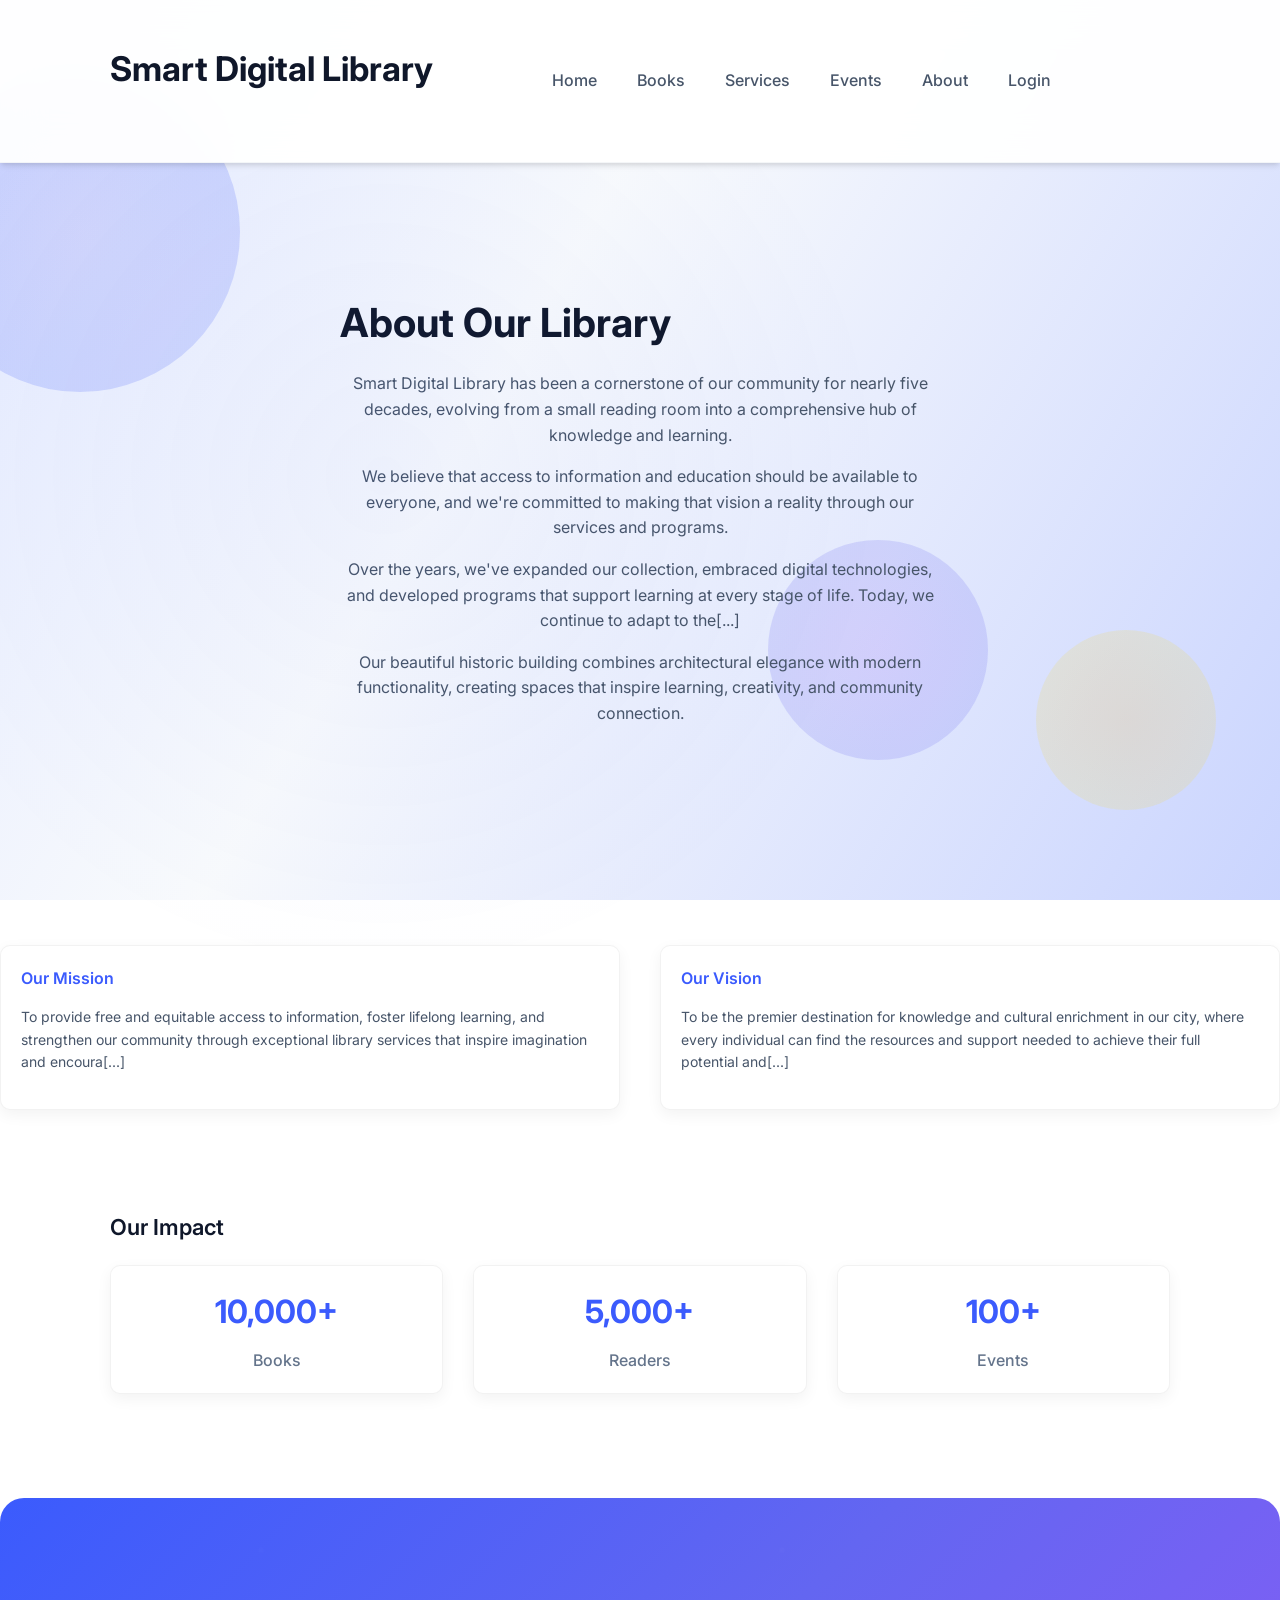
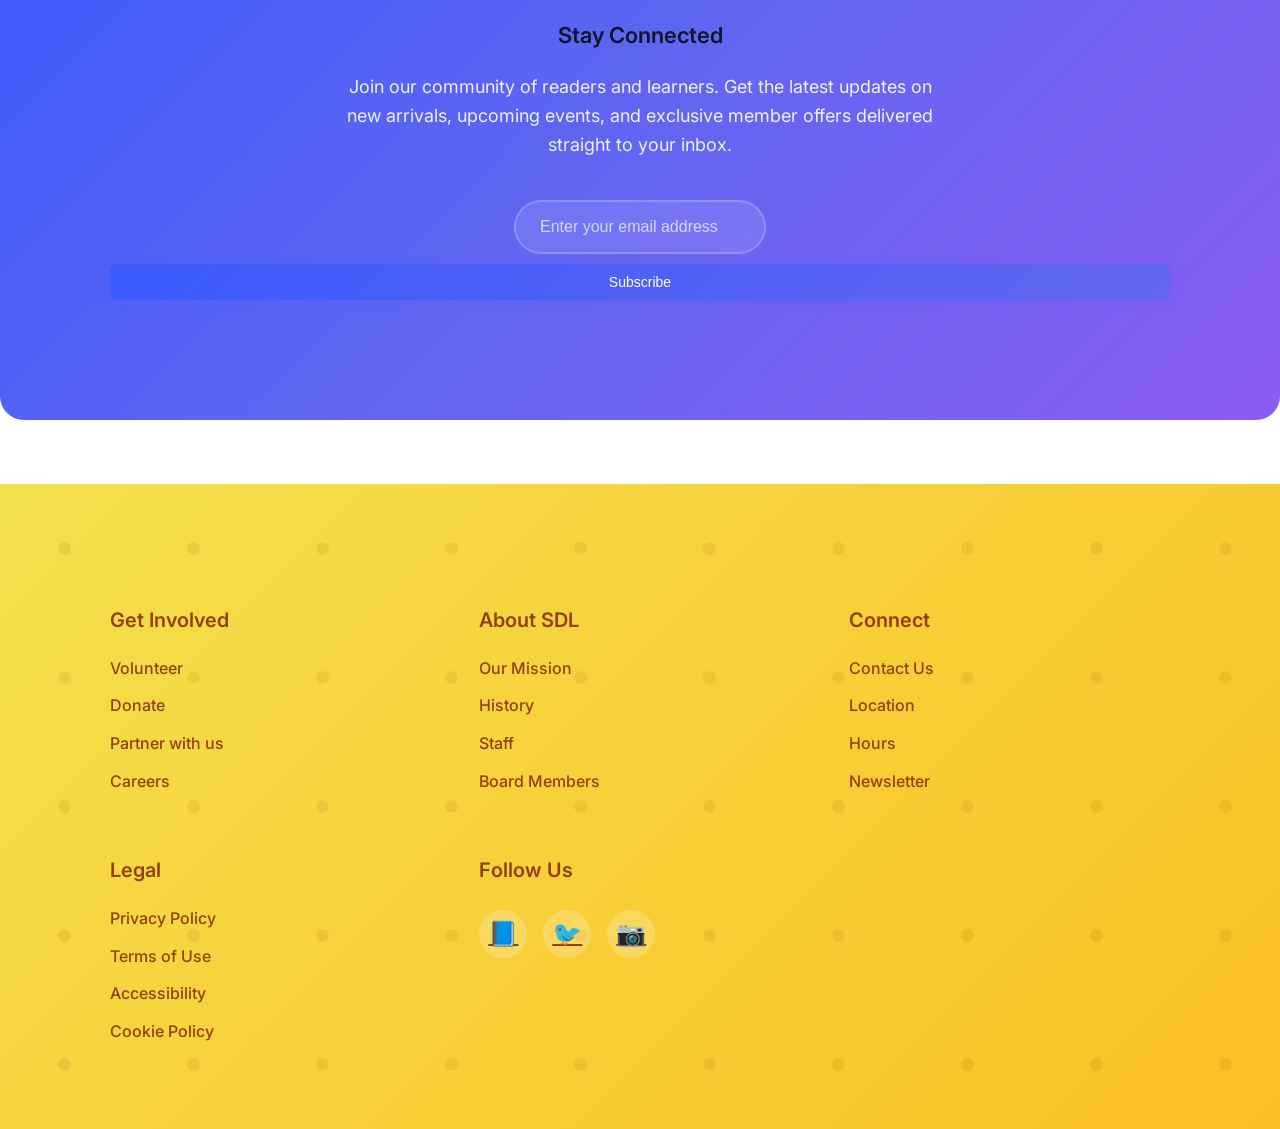
==== commit c14b6e9a: "Change library name from City Central Library to Smart Digital Library" ====
--- a/about.html
+++ b/about.html
@@ -38,7 +38,7 @@
             <div class="about-intro centered">
                 <p>Smart Digital Library has been a cornerstone of our community for nearly five decades, evolving from a small reading room into a comprehensive hub of knowledge and learning.</p>
                 <p>We believe that access to information and education should be available to everyone, and we're committed to making that vision a reality through our services and programs.</p>
-                <p>Over the years, we've expanded our collection, embraced digital technologies, and developed programs that support learning at every stage of life. Today, we continue to adapt to the changing needs of our community while maintaining our commitment to free access to knowledge.</p>
+                <p>Over the years, we've expanded our collection, embraced digital technologies, and developed programs that support learning at every stage of life. Today, we continue to adapt to the[...]</p>
                 <p>Our beautiful historic building combines architectural elegance with modern functionality, creating spaces that inspire learning, creativity, and community connection.</p>
             </div>
         </div>
@@ -49,11 +49,11 @@
         <div class="mission-vision">
             <div class="mission-card fadeInUp">
                 <h3>Our Mission</h3>
-                <p>To provide free and equitable access to information, foster lifelong learning, and strengthen our community through exceptional library services that inspire imagination and encourage discovery for people of all ages and backgrounds.</p>
+                <p>To provide free and equitable access to information, foster lifelong learning, and strengthen our community through exceptional library services that inspire imagination and encoura[...]</p>
             </div>
             <div class="vision-card fadeInUp">
                 <h3>Our Vision</h3>
-                <p>To be the premier destination for knowledge and cultural enrichment in our city, where every individual can find the resources and support needed to achieve their full potential and contribute to a more informed society.</p>
+                <p>To be the premier destination for knowledge and cultural enrichment in our city, where every individual can find the resources and support needed to achieve their full potential and[...]</p>
             </div>
         </div>
     </section>
@@ -104,7 +104,7 @@
                 </ul>
             </div>
             <div>
-                <h4>About CCL</h4>
+                <h4>About SDL</h4>
                 <ul>
                     <li><a href="about.html">Our Mission</a></li>
                     <li><a href="about.html">History</a></li>
@@ -148,4 +148,4 @@
 <div class="animated-shape" style="width: 320px; height: 320px; background: radial-gradient(circle, #6366f1 0%, #3b5bfd 80%, transparent 100%); top: 8vh; left: -80px; animation-delay: 0s;"></div>
 <div class="animated-shape" style="width: 180px; height: 180px; background: radial-gradient(circle, #fbbf24 0%, #f4e04d 80%, transparent 100%); bottom: 10vh; right: 5vw; animation-delay: 3s;"></div>
 <div class="animated-shape" style="width: 220px; height: 220px; background: radial-gradient(circle, #8b5cf6 0%, #6366f1 80%, transparent 100%); top: 60vh; left: 60vw; animation-delay: 6s;"></div>
-</html>
+</html>
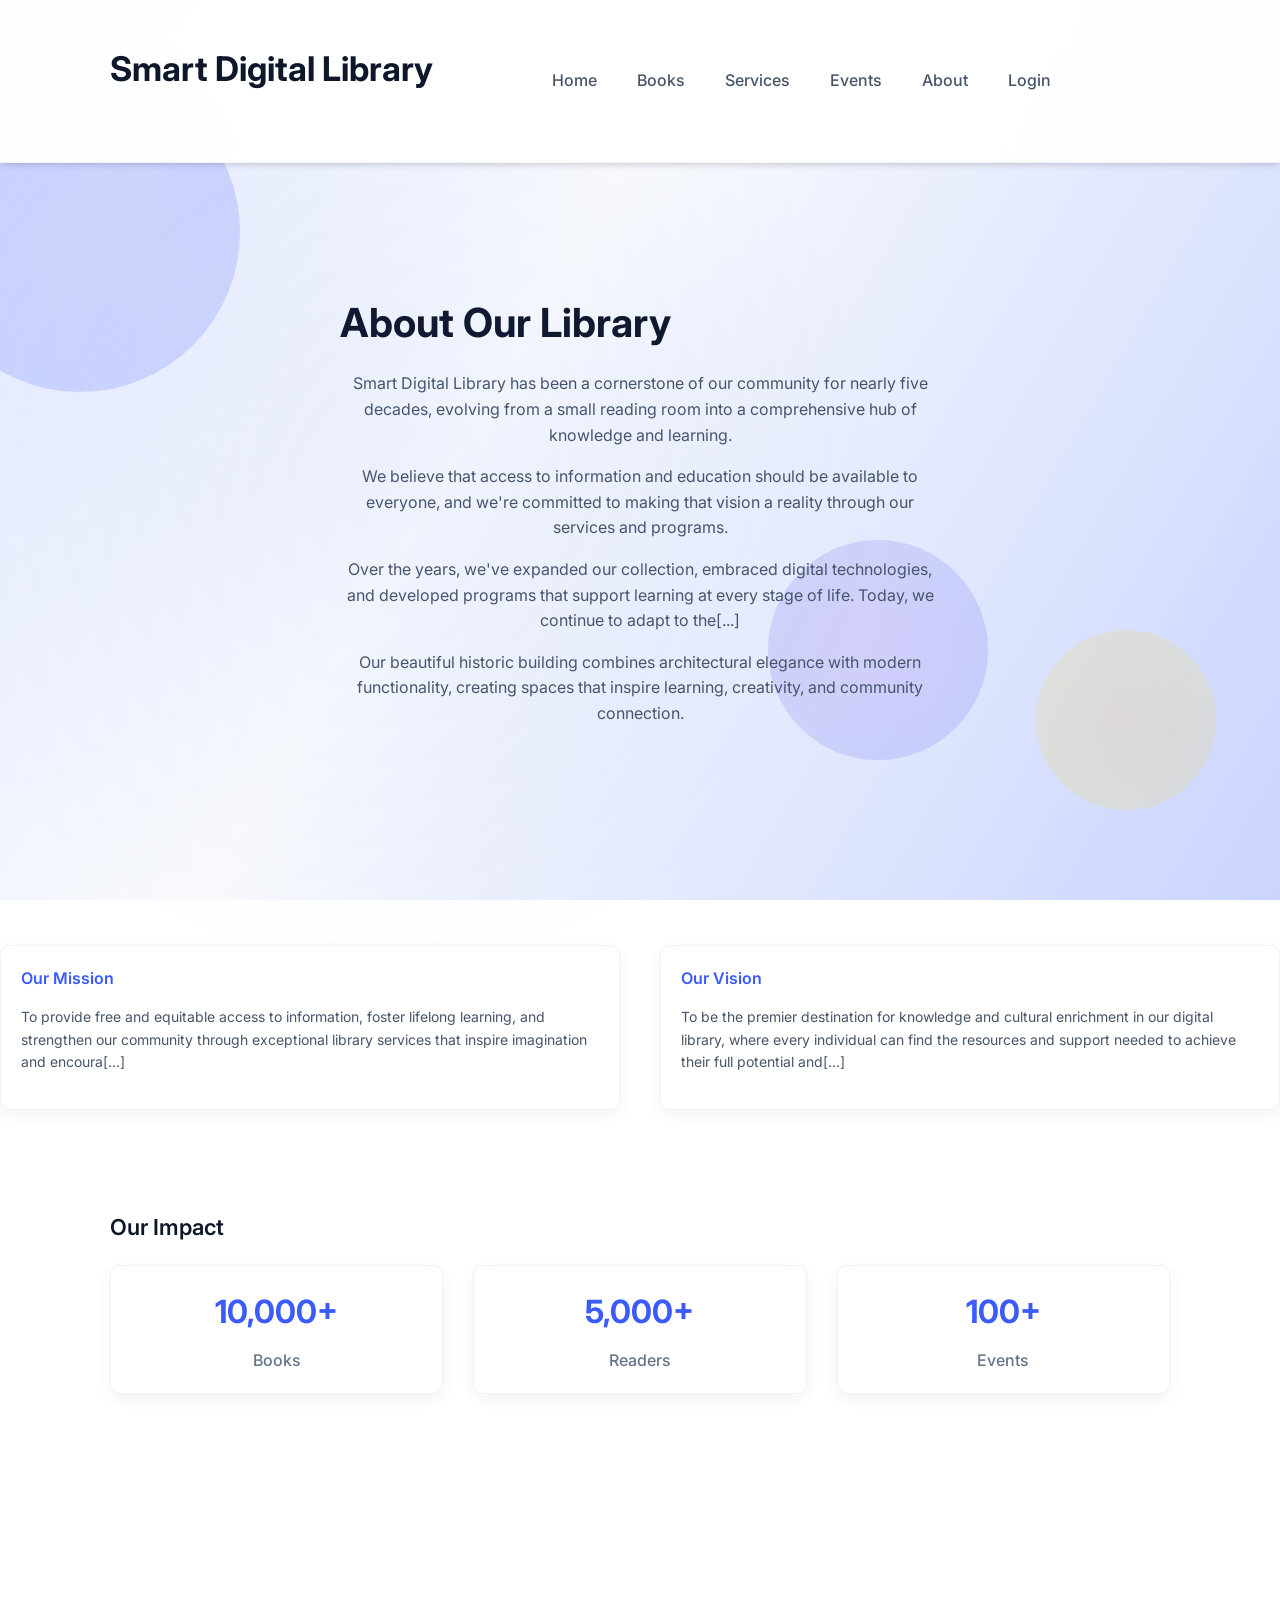
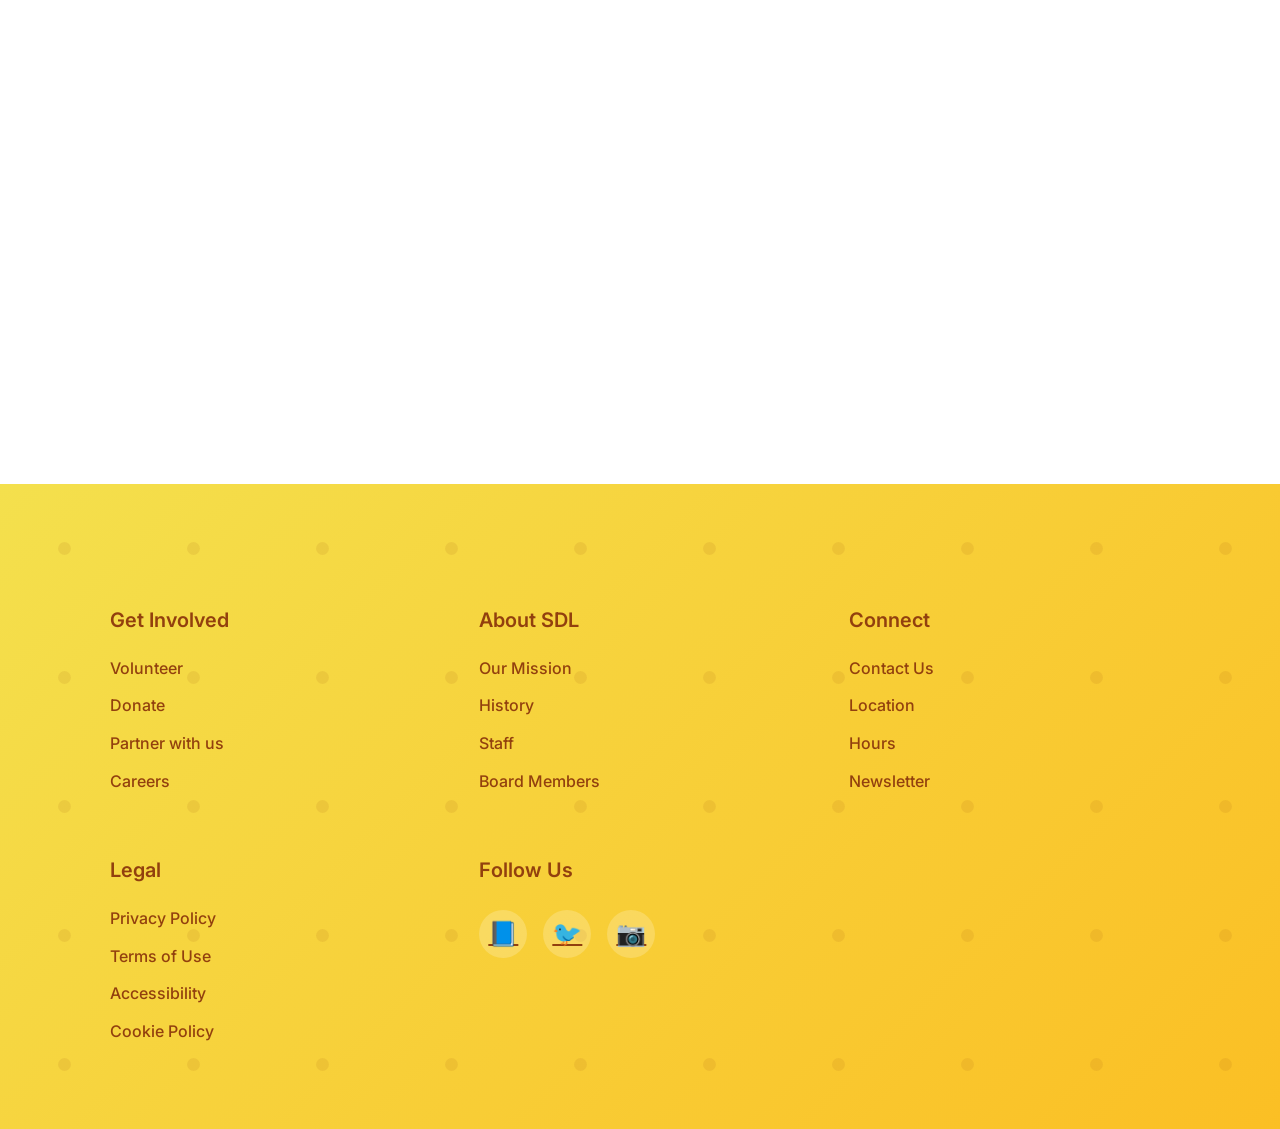
==== commit 79592b42: "Update vision statement to include digital library" ====
--- a/about.html
+++ b/about.html
@@ -53,7 +53,7 @@
             </div>
             <div class="vision-card fadeInUp">
                 <h3>Our Vision</h3>
-                <p>To be the premier destination for knowledge and cultural enrichment in our city, where every individual can find the resources and support needed to achieve their full potential and[...]</p>
+                <p>To be the premier destination for knowledge and cultural enrichment in our digital library, where every individual can find the resources and support needed to achieve their full potential and[...]</p>
             </div>
         </div>
     </section>
@@ -148,4 +148,4 @@
 <div class="animated-shape" style="width: 320px; height: 320px; background: radial-gradient(circle, #6366f1 0%, #3b5bfd 80%, transparent 100%); top: 8vh; left: -80px; animation-delay: 0s;"></div>
 <div class="animated-shape" style="width: 180px; height: 180px; background: radial-gradient(circle, #fbbf24 0%, #f4e04d 80%, transparent 100%); bottom: 10vh; right: 5vw; animation-delay: 3s;"></div>
 <div class="animated-shape" style="width: 220px; height: 220px; background: radial-gradient(circle, #8b5cf6 0%, #6366f1 80%, transparent 100%); top: 60vh; left: 60vw; animation-delay: 6s;"></div>
-</html>+</html>
